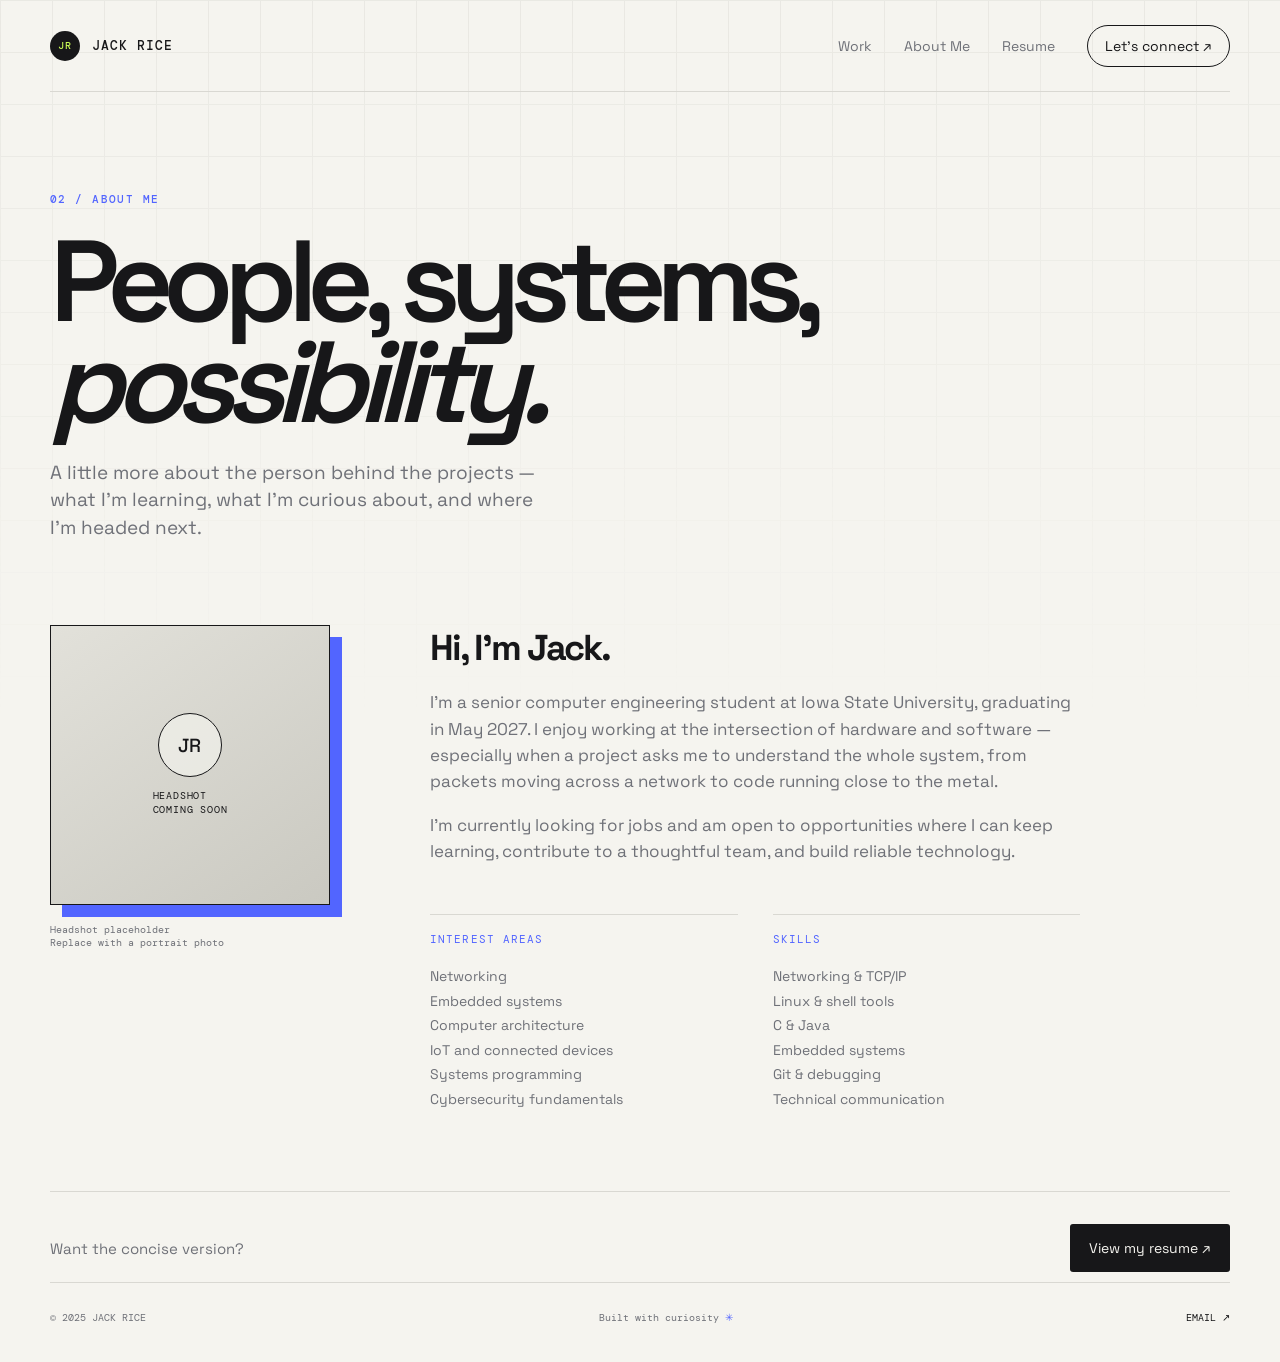
==== about.html @ 9c6fb8b9 "Add About, Resume, and COMS 3090 project pages" ====
<!doctype html><html lang="en"><head><meta charset="utf-8"><meta name="viewport" content="width=device-width,initial-scale=1"><meta name="description" content="About Jack Rice, a senior computer engineering student at Iowa State University"><title>About Me / Jack Rice</title><link rel="preconnect" href="https://fonts.googleapis.com"><link rel="preconnect" href="https://fonts.gstatic.com" crossorigin><link href="https://fonts.googleapis.com/css2?family=DM+Mono:wght@400;500&family=Space+Grotesk:wght@400;500;600;700&display=swap" rel="stylesheet"><link rel="stylesheet" href="styles.css"><link rel="stylesheet" href="site-pages.css"></head><body><div class="grid-bg"></div><nav class="nav shell"><a class="brand" href="index.html"><span class="brand-mark">JR</span>JACK RICE</a><div class="nav-links"><a href="index.html#work">Work</a><a href="about.html">About Me</a><a href="resume.html">Resume</a><a class="nav-cta" href="mailto:jack@example.com">Let's connect ↗</a></div></nav><main class="shell"><section class="page-intro"><p class="kicker">02 / ABOUT ME</p><h1>People, systems,<br><em>possibility.</em></h1><p class="lede">A little more about the person behind the projects — what I’m learning, what I’m curious about, and where I’m headed next.</p></section><section class="about-page-grid"><div class="about-headshot"><div class="profile-placeholder"><span class="placeholder-icon">JR</span><span>HEADSHOT<br>COMING SOON</span></div><p>Headshot placeholder<br>Replace with a portrait photo</p></div><div class="about-details"><h2>Hi, I’m Jack.</h2><p>I’m a senior computer engineering student at Iowa State University, graduating in May 2027. I enjoy working at the intersection of hardware and software — especially when a project asks me to understand the whole system, from packets moving across a network to code running close to the metal.</p><p>I’m currently looking for jobs and am open to opportunities where I can keep learning, contribute to a thoughtful team, and build reliable technology.</p><div class="info-blocks"><div class="info-block"><h3>INTEREST AREAS</h3><p>Networking<br>Embedded systems<br>Computer architecture<br>IoT and connected devices<br>Systems programming<br>Cybersecurity fundamentals</p></div><div class="info-block"><h3>SKILLS</h3><ul class="skill-list"><li>Networking &amp; TCP/IP</li><li>Linux &amp; shell tools</li><li>C &amp; Java</li><li>Embedded systems</li><li>Git &amp; debugging</li><li>Technical communication</li></ul></div></div></div></section><section class="resume-prompt"><p>Want the concise version?</p><a class="button button-primary" href="resume.html">View my resume ↗</a></section></main><footer class="footer shell"><span>© 2025 JACK RICE</span><span>Built with curiosity <span class="accent">✳</span></span><a href="mailto:jack@example.com">EMAIL ↗</a></footer><script src="script.js"></script></body></html>
---- styles.css ----
:root{--ink:#171719;--muted:#6f7178;--paper:#f5f4ef;--line:#d9d8d2;--acid:#c9fa55;--blue:#5265ff;--mono:'DM Mono',monospace;--sans:'Space Grotesk',sans-serif}*{box-sizing:border-box}html{scroll-behavior:smooth}body{margin:0;background:var(--paper);color:var(--ink);font-family:var(--sans);overflow-x:hidden}.grid-bg{position:fixed;inset:0;pointer-events:none;opacity:.42;background-image:linear-gradient(var(--line) 1px,transparent 1px),linear-gradient(90deg,var(--line) 1px,transparent 1px);background-size:52px 52px;mask-image:linear-gradient(to bottom,black,transparent 80%);z-index:-1}.shell{width:min(1180px,calc(100% - 64px));margin:auto}.nav{height:92px;display:flex;align-items:center;justify-content:space-between;border-bottom:1px solid var(--line)}.brand,.nav a{color:var(--ink);text-decoration:none}.brand{display:flex;gap:12px;align-items:center;font:500 13px var(--mono);letter-spacing:.08em}.brand-mark{width:30px;height:30px;display:grid;place-items:center;background:var(--ink);color:var(--acid);font-size:10px;border-radius:50%}.nav-links{display:flex;align-items:center;gap:32px;font-size:14px}.nav-links>a:not(.nav-cta){color:var(--muted)}.nav-cta{border:1px solid var(--ink);border-radius:100px;padding:11px 17px}.hero{position:relative;padding:110px 0 150px}.eyebrow,.kicker,.tag{font:500 11px var(--mono);letter-spacing:.13em}.eyebrow{display:flex;align-items:center;gap:10px;color:var(--muted)}.dot{width:7px;height:7px;background:var(--acid);border:1px solid var(--ink);border-radius:50%}h1,h2,h3,p{margin-top:0}h1{font-size:clamp(64px,9.8vw,136px);line-height:.88;letter-spacing:-.09em;font-weight:600;margin:32px 0}.hero h1 em,.detail h1 em{font-style:normal;color:var(--blue)}.hero-copy{width:330px;margin-left:51%;font-size:17px;line-height:1.45;color:var(--muted)}.hero-actions{margin:30px 0 0 51%;display:flex;gap:23px;align-items:center}.button{display:inline-flex;gap:24px;align-items:center;padding:15px 19px;border-radius:3px;text-decoration:none;font-size:14px}.button-primary{background:var(--ink);color:var(--paper)}.text-link,.card-link{color:var(--ink);text-decoration:none;font-size:13px}.hero-console{position:absolute;right:0;top:280px;width:270px;background:#202126;color:#fff;box-shadow:14px 14px 0 rgba(82,101,255,.14);transform:rotate(3deg)}.console-top{height:29px;padding:8px 10px;display:flex;gap:5px;align-items:center;background:#2c2d33;color:#898b91;font-size:9px}.console-top span{width:6px;height:6px;border-radius:50%;background:#5c5d65}.console-top code{margin-left:auto;font-size:8px}.console-body{padding:18px 18px 22px;font:11px/1.9 var(--mono);color:#c7c9cd}.console-body strong{color:var(--acid);font-weight:400}.prompt{color:#7988ff}.cursor{color:var(--acid);animation:blink 1s infinite}.section-pad{padding:100px 0}.section-head{display:flex;justify-content:space-between;align-items:end;margin-bottom:44px}.kicker{color:var(--blue);margin-bottom:18px}.section-head h2,.about h2{font-size:clamp(42px,5.5vw,74px);letter-spacing:-.065em;line-height:.93;margin:0}.section-head h2 span,.about h2 span{color:var(--muted)}.section-note{width:240px;color:var(--muted);line-height:1.45;font-size:14px}.project-grid{display:grid;grid-template-columns:1.1fr .9fr;gap:18px}.project-card{position:relative;min-height:475px;padding:30px;overflow:hidden;background:#e9e8e1;text-decoration:none;color:var(--ink);transition:transform .35s,box-shadow .35s}.project-card:hover{transform:translateY(-8px);box-shadow:0 20px 35px rgba(23,23,25,.12)}.project-wide{grid-row:span 2}.project-capstone{background:var(--ink);color:var(--paper)}.card-number{position:absolute;top:28px;right:30px;font:11px var(--mono);color:var(--muted)}.card-content{position:absolute;left:30px;bottom:30px;z-index:2}.tag{color:var(--blue);margin-bottom:15px}.accent-tag{color:var(--acid)}.card-content h3{font-size:clamp(31px,4vw,53px);line-height:.95;letter-spacing:-.07em;margin-bottom:15px}.card-content p:not(.tag){max-width:310px;color:var(--muted);line-height:1.4;font-size:14px;margin-bottom:23px}.project-capstone .card-content p{color:#a9a9ad}.card-visual{position:absolute;inset:0;display:grid;place-items:center;z-index:1}.dice-visual{background:var(--blue);gap:16px;transform:skewY(-8deg) scale(1.2);opacity:.96}.dice-visual span{background:var(--paper);color:var(--ink);width:77px;height:77px;display:grid;place-items:center;font-size:43px;box-shadow:7px 7px 0 rgba(23,23,25,.2);transform:rotate(15deg)}.dice-visual span:nth-child(2){transform:translateY(-30px) rotate(-8deg);background:var(--acid)}.dice-visual span:nth-child(3){transform:translateY(20px) rotate(25deg)}.ethics-visual{background:#d8d7cf}.core{z-index:2;width:94px;height:94px;border:1px solid var(--ink);border-radius:50%;display:grid;place-items:center;font:44px var(--mono);background:var(--paper)}.orbit{position:absolute;border:1px solid var(--blue);width:290px;height:100px;border-radius:50%;transform:rotate(28deg)}.orbit-b{transform:rotate(-32deg);border-color:var(--ink);width:220px}.circuit-visual{background:#292a2e}.chip{color:var(--acid);border:1px solid var(--acid);padding:24px;font:14px var(--mono);letter-spacing:.12em}.circuit-visual i{position:absolute;height:1px;background:var(--acid);width:43%;left:0}.circuit-visual i:nth-child(2){top:40%}.circuit-visual i:nth-child(3){top:48%;left:auto;right:0}.circuit-visual i:nth-child(4){top:60%}.circuit-visual i:nth-child(5){top:67%;left:auto;right:0}.capstone-visual{opacity:.75}.crosshair{font-size:150px;font-weight:200;color:var(--blue)}.scanline{position:absolute;width:100%;height:1px;background:var(--acid);box-shadow:0 0 22px 3px var(--acid);animation:scan 4s ease-in-out infinite}.about{border-top:1px solid var(--line)}.about-grid{display:grid;grid-template-columns:1fr 1fr;gap:90px}.about-copy{max-width:490px;color:var(--muted);font-size:17px;line-height:1.5}.facts{display:flex;gap:40px;border-top:1px solid var(--line);margin-top:42px;padding-top:20px}.facts small{display:block;font:10px var(--mono);color:var(--blue);margin-bottom:10px}.facts strong{font-weight:500;color:var(--ink);font-size:13px;line-height:1.25}.footer{padding:28px 0 38px;border-top:1px solid var(--line);display:flex;justify-content:space-between;color:var(--muted);font:10px var(--mono)}.footer a{color:var(--ink);text-decoration:none}.accent{color:var(--blue)}.reveal{opacity:0;transform:translateY(24px);transition:opacity .75s ease,transform .75s ease}.reveal.visible{opacity:1;transform:none}@keyframes blink{50%{opacity:0}}@keyframes scan{0%,100%{top:25%}50%{top:75%}}@media(max-width:800px){.shell{width:min(100% - 36px,600px)}.nav{height:74px}.nav-links{gap:14px}.nav-links>a:not(.nav-cta){display:none}.hero{padding:80px 0 90px}.hero-copy,.hero-actions{margin-left:0}.hero-console{position:relative;top:auto;right:auto;margin:65px 0 0 auto}.section-pad{padding:75px 0}.section-head{display:block}.section-note{margin-top:25px}.project-grid{display:block}.project-card{min-height:430px;margin-bottom:14px}.project-wide{min-height:470px}.about-grid{display:block}.about-copy{margin-top:40px}.facts{gap:20px}.footer{font-size:9px}}
---- site-pages.css ----
.hero-profile-placeholder{position:absolute;right:315px;top:255px;width:180px;text-align:center;transform:rotate(-4deg)}
.profile-placeholder{aspect-ratio:1;border:1px solid var(--ink);background:linear-gradient(145deg,#e2e1da,#cac9c1);display:grid;place-items:center;align-content:center;gap:12px;box-shadow:9px 9px 0 var(--acid);color:var(--ink);font:10px/1.4 var(--mono);letter-spacing:.08em}
.placeholder-icon{width:64px;height:64px;border:1px solid var(--ink);border-radius:50%;display:grid;place-items:center;font:500 19px var(--sans);background:rgba(245,244,239,.65)}
.hero-profile-placeholder p{margin:17px 0 0;color:var(--muted);font:10px var(--mono);letter-spacing:.04em}
.detail{padding:100px 0}.detail h1,.page-intro h1{font-size:clamp(60px,9vw,120px);line-height:.88;letter-spacing:-.09em;margin:25px 0}.lede{max-width:440px;color:var(--muted);font-size:19px;line-height:1.45}.detail-hero{height:300px;margin:65px 0;position:relative;display:grid;place-items:center;overflow:hidden}.detail-grid{display:grid;grid-template-columns:1.4fr .6fr;gap:100px;max-width:850px}.detail-grid h2{font-size:32px;letter-spacing:-.05em;margin:0 0 12px}.detail-grid p{color:var(--muted);line-height:1.55;margin-bottom:42px}.detail-aside{border-top:1px solid var(--line);padding-top:17px}.detail-aside ul{padding:0;list-style:none;color:var(--muted);line-height:2;font-size:14px}
.page-intro{padding:100px 0 65px}.page-intro .lede{max-width:500px}.about-page-grid{display:grid;grid-template-columns:280px 1fr;gap:100px;padding-bottom:80px}.about-headshot .profile-placeholder{box-shadow:12px 12px 0 var(--blue)}.about-headshot p{font:10px var(--mono);color:var(--muted);margin-top:18px}.about-details{max-width:650px}.about-details h2{font-size:36px;letter-spacing:-.06em;margin:0 0 18px}.about-details>p{font-size:17px;line-height:1.55;color:var(--muted)}.info-blocks{display:grid;grid-template-columns:1fr 1fr;gap:35px;margin-top:50px}.info-block{border-top:1px solid var(--line);padding-top:17px}.info-block h3{font:11px var(--mono);letter-spacing:.1em;color:var(--blue);margin-bottom:18px}.info-block p,.skill-list{color:var(--muted);line-height:1.75;font-size:14px;margin:0}.skill-list{list-style:none;padding:0}.resume-prompt{border-top:1px solid var(--line);padding:32px 0 10px;display:flex;justify-content:space-between;align-items:center}.resume-prompt p{margin:0;color:var(--muted);font-size:15px}
.resume-page{padding-bottom:100px}.resume-sheet{background:#fff;border:1px solid var(--line);padding:48px;max-width:900px}.resume-sheet header{display:flex;justify-content:space-between;gap:30px;border-bottom:1px solid var(--ink);padding-bottom:24px;margin-bottom:35px}.resume-sheet h2{font-size:38px;letter-spacing:-.06em;margin:0 0 8px}.resume-sheet header p{color:var(--muted);margin:0;font-size:14px}.resume-contact{text-align:right;font:11px/1.8 var(--mono);color:var(--muted)}.resume-section{margin:30px 0}.resume-section h3{font:11px var(--mono);letter-spacing:.12em;color:var(--blue);border-bottom:1px solid var(--line);padding-bottom:9px}.resume-section h4{margin:15px 0 5px;font-size:16px}.resume-section p{color:var(--muted);font-size:14px;line-height:1.5;margin:0}.resume-skills{display:grid;grid-template-columns:repeat(3,1fr);gap:10px;color:var(--muted);font-size:14px}
@media(max-width:800px){.hero-profile-placeholder{position:relative;right:auto;top:auto;margin:55px 0 0 12px;width:155px}.detail{padding:70px 0}.detail-hero{height:240px;margin:45px 0}.detail-grid,.about-page-grid{display:block}.detail-aside{margin-top:45px}.about-details{margin-top:40px}.info-blocks{grid-template-columns:1fr}.resume-sheet{padding:28px}.resume-sheet header{display:block}.resume-contact{text-align:left;margin-top:20px}.resume-skills{grid-template-columns:1fr 1fr}.resume-prompt{display:block}.resume-prompt .button{margin-top:20px}}
.coms-visual{background:var(--blue);overflow:hidden}.coms-mark{font:500 55px var(--mono);color:var(--acid);letter-spacing:-.1em;z-index:2;transform:rotate(-8deg)}.coms-node{position:absolute;width:150px;height:150px;border:1px solid rgba(245,244,239,.65);border-radius:50%}.node-a{transform:translate(-90px,-35px)}.node-b{transform:translate(100px,60px);border-color:var(--acid)}.node-c{width:10px;height:10px;background:var(--paper);border:0;transform:translate(95px,-65px)}.team-photo-wrap{margin:65px 0;position:relative}.team-photo-wrap img{display:block;width:100%;max-height:600px;object-fit:cover;object-position:center 45%;filter:saturate(.85);box-shadow:14px 14px 0 var(--acid)}.team-photo-wrap p{margin:18px 0 0;font:10px var(--mono);color:var(--muted);letter-spacing:.04em}.coms-detail .detail-grid{margin-top:70px}.detail-aside strong{color:var(--ink);font-weight:500}.video-section{border-top:1px solid var(--line);margin-top:90px;padding-top:85px}.video-frame{position:relative;width:100%;aspect-ratio:16/9;background:#202126;box-shadow:14px 14px 0 rgba(82,101,255,.16)}.video-frame iframe{position:absolute;inset:0;width:100%;height:100%;border:0}@media(max-width:800px){.team-photo-wrap{margin:45px 0}.team-photo-wrap img{box-shadow:8px 8px 0 var(--acid)}.video-section{margin-top:65px;padding-top:60px}.video-frame{box-shadow:8px 8px 0 rgba(82,101,255,.16)}}
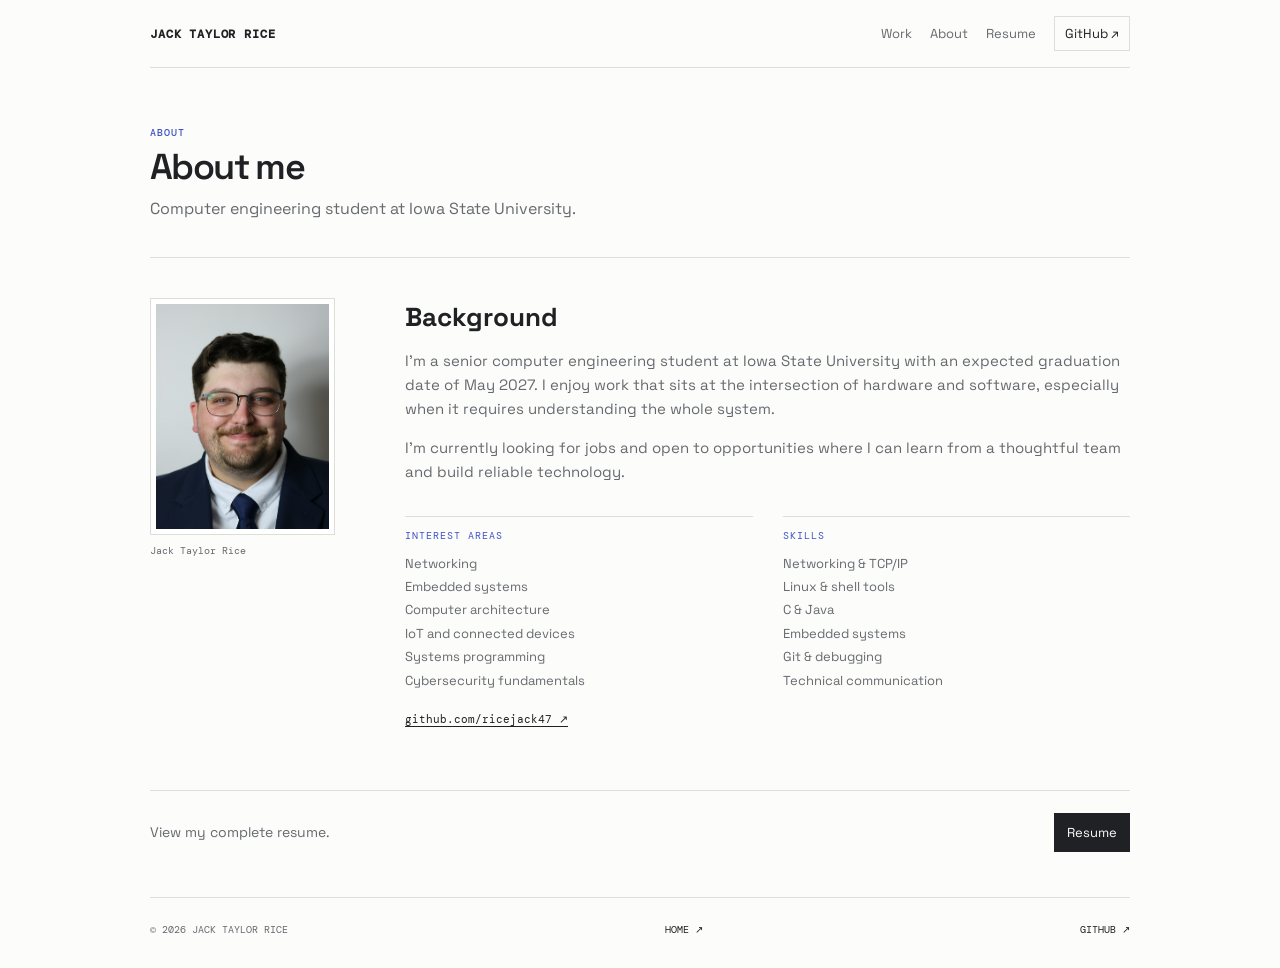
==== commit 2d0b5761: ""clarified 3 projects plus ethics paper, updated website design."" ====
--- a/about.html
+++ b/about.html
@@ -1 +1 @@
-<!doctype html><html lang="en"><head><meta charset="utf-8"><meta name="viewport" content="width=device-width,initial-scale=1"><meta name="description" content="About Jack Rice, a senior computer engineering student at Iowa State University"><title>About Me / Jack Rice</title><link rel="preconnect" href="https://fonts.googleapis.com"><link rel="preconnect" href="https://fonts.gstatic.com" crossorigin><link href="https://fonts.googleapis.com/css2?family=DM+Mono:wght@400;500&family=Space+Grotesk:wght@400;500;600;700&display=swap" rel="stylesheet"><link rel="stylesheet" href="styles.css"><link rel="stylesheet" href="site-pages.css"></head><body><div class="grid-bg"></div><nav class="nav shell"><a class="brand" href="index.html"><span class="brand-mark">JR</span>JACK RICE</a><div class="nav-links"><a href="index.html#work">Work</a><a href="about.html">About Me</a><a href="resume.html">Resume</a><a class="nav-cta" href="mailto:jack@example.com">Let's connect ↗</a></div></nav><main class="shell"><section class="page-intro"><p class="kicker">02 / ABOUT ME</p><h1>People, systems,<br><em>possibility.</em></h1><p class="lede">A little more about the person behind the projects — what I’m learning, what I’m curious about, and where I’m headed next.</p></section><section class="about-page-grid"><div class="about-headshot"><div class="profile-placeholder"><span class="placeholder-icon">JR</span><span>HEADSHOT<br>COMING SOON</span></div><p>Headshot placeholder<br>Replace with a portrait photo</p></div><div class="about-details"><h2>Hi, I’m Jack.</h2><p>I’m a senior computer engineering student at Iowa State University, graduating in May 2027. I enjoy working at the intersection of hardware and software — especially when a project asks me to understand the whole system, from packets moving across a network to code running close to the metal.</p><p>I’m currently looking for jobs and am open to opportunities where I can keep learning, contribute to a thoughtful team, and build reliable technology.</p><div class="info-blocks"><div class="info-block"><h3>INTEREST AREAS</h3><p>Networking<br>Embedded systems<br>Computer architecture<br>IoT and connected devices<br>Systems programming<br>Cybersecurity fundamentals</p></div><div class="info-block"><h3>SKILLS</h3><ul class="skill-list"><li>Networking &amp; TCP/IP</li><li>Linux &amp; shell tools</li><li>C &amp; Java</li><li>Embedded systems</li><li>Git &amp; debugging</li><li>Technical communication</li></ul></div></div></div></section><section class="resume-prompt"><p>Want the concise version?</p><a class="button button-primary" href="resume.html">View my resume ↗</a></section></main><footer class="footer shell"><span>© 2025 JACK RICE</span><span>Built with curiosity <span class="accent">✳</span></span><a href="mailto:jack@example.com">EMAIL ↗</a></footer><script src="script.js"></script></body></html>
+<!doctype html><html lang="en"><head><meta charset="utf-8"><meta name="viewport" content="width=device-width,initial-scale=1"><meta name="description" content="About Jack Taylor Rice"><title>About / Jack Taylor Rice</title><link rel="preconnect" href="https://fonts.googleapis.com"><link rel="preconnect" href="https://fonts.gstatic.com" crossorigin><link href="https://fonts.googleapis.com/css2?family=DM+Mono:wght@400;500&family=Space+Grotesk:wght@400;500;600;700&display=swap" rel="stylesheet"><link rel="stylesheet" href="styles.css"><link rel="stylesheet" href="site-pages.css"></head><body><nav class="nav shell"><a class="brand" href="index.html">JACK TAYLOR RICE</a><div class="nav-links"><a href="index.html#work">Work</a><a href="about.html">About</a><a href="resume.html">Resume</a><a class="nav-cta" href="https://github.com/ricejack47" target="_blank" rel="noreferrer">GitHub ↗</a></div></nav><main class="shell"><section class="page-intro"><p class="kicker">ABOUT</p><h1>About me</h1><p class="lede">Computer engineering student at Iowa State University.</p></section><section class="about-page-grid"><div class="about-headshot"><div class="headshot-frame"><img class="headshot" src="assets/headshot.jpg" alt="Professional headshot of Jack Taylor Rice"></div><p>Jack Taylor Rice</p></div><div class="about-details"><h2>Background</h2><p>I’m a senior computer engineering student at Iowa State University with an expected graduation date of May 2027. I enjoy work that sits at the intersection of hardware and software, especially when it requires understanding the whole system.</p><p>I’m currently looking for jobs and open to opportunities where I can learn from a thoughtful team and build reliable technology.</p><div class="info-blocks"><div class="info-block"><h3>INTEREST AREAS</h3><p>Networking<br>Embedded systems<br>Computer architecture<br>IoT and connected devices<br>Systems programming<br>Cybersecurity fundamentals</p></div><div class="info-block"><h3>SKILLS</h3><ul class="skill-list"><li>Networking &amp; TCP/IP</li><li>Linux &amp; shell tools</li><li>C &amp; Java</li><li>Embedded systems</li><li>Git &amp; debugging</li><li>Technical communication</li></ul></div></div><a class="github-link" href="https://github.com/ricejack47" target="_blank" rel="noreferrer">github.com/ricejack47 ↗</a></div></section><section class="resume-prompt"><p>View my complete resume.</p><a class="button button-primary" href="resume.html">Resume</a></section></main><footer class="footer shell"><span>© 2026 JACK TAYLOR RICE</span><a href="index.html">HOME ↗</a><a href="https://github.com/ricejack47" target="_blank" rel="noreferrer">GITHUB ↗</a></footer></body></html>
--- a/styles.css
+++ b/styles.css
@@ -1 +1 @@
-:root{--ink:#171719;--muted:#6f7178;--paper:#f5f4ef;--line:#d9d8d2;--acid:#c9fa55;--blue:#5265ff;--mono:'DM Mono',monospace;--sans:'Space Grotesk',sans-serif}*{box-sizing:border-box}html{scroll-behavior:smooth}body{margin:0;background:var(--paper);color:var(--ink);font-family:var(--sans);overflow-x:hidden}.grid-bg{position:fixed;inset:0;pointer-events:none;opacity:.42;background-image:linear-gradient(var(--line) 1px,transparent 1px),linear-gradient(90deg,var(--line) 1px,transparent 1px);background-size:52px 52px;mask-image:linear-gradient(to bottom,black,transparent 80%);z-index:-1}.shell{width:min(1180px,calc(100% - 64px));margin:auto}.nav{height:92px;display:flex;align-items:center;justify-content:space-between;border-bottom:1px solid var(--line)}.brand,.nav a{color:var(--ink);text-decoration:none}.brand{display:flex;gap:12px;align-items:center;font:500 13px var(--mono);letter-spacing:.08em}.brand-mark{width:30px;height:30px;display:grid;place-items:center;background:var(--ink);color:var(--acid);font-size:10px;border-radius:50%}.nav-links{display:flex;align-items:center;gap:32px;font-size:14px}.nav-links>a:not(.nav-cta){color:var(--muted)}.nav-cta{border:1px solid var(--ink);border-radius:100px;padding:11px 17px}.hero{position:relative;padding:110px 0 150px}.eyebrow,.kicker,.tag{font:500 11px var(--mono);letter-spacing:.13em}.eyebrow{display:flex;align-items:center;gap:10px;color:var(--muted)}.dot{width:7px;height:7px;background:var(--acid);border:1px solid var(--ink);border-radius:50%}h1,h2,h3,p{margin-top:0}h1{font-size:clamp(64px,9.8vw,136px);line-height:.88;letter-spacing:-.09em;font-weight:600;margin:32px 0}.hero h1 em,.detail h1 em{font-style:normal;color:var(--blue)}.hero-copy{width:330px;margin-left:51%;font-size:17px;line-height:1.45;color:var(--muted)}.hero-actions{margin:30px 0 0 51%;display:flex;gap:23px;align-items:center}.button{display:inline-flex;gap:24px;align-items:center;padding:15px 19px;border-radius:3px;text-decoration:none;font-size:14px}.button-primary{background:var(--ink);color:var(--paper)}.text-link,.card-link{color:var(--ink);text-decoration:none;font-size:13px}.hero-console{position:absolute;right:0;top:280px;width:270px;background:#202126;color:#fff;box-shadow:14px 14px 0 rgba(82,101,255,.14);transform:rotate(3deg)}.console-top{height:29px;padding:8px 10px;display:flex;gap:5px;align-items:center;background:#2c2d33;color:#898b91;font-size:9px}.console-top span{width:6px;height:6px;border-radius:50%;background:#5c5d65}.console-top code{margin-left:auto;font-size:8px}.console-body{padding:18px 18px 22px;font:11px/1.9 var(--mono);color:#c7c9cd}.console-body strong{color:var(--acid);font-weight:400}.prompt{color:#7988ff}.cursor{color:var(--acid);animation:blink 1s infinite}.section-pad{padding:100px 0}.section-head{display:flex;justify-content:space-between;align-items:end;margin-bottom:44px}.kicker{color:var(--blue);margin-bottom:18px}.section-head h2,.about h2{font-size:clamp(42px,5.5vw,74px);letter-spacing:-.065em;line-height:.93;margin:0}.section-head h2 span,.about h2 span{color:var(--muted)}.section-note{width:240px;color:var(--muted);line-height:1.45;font-size:14px}.project-grid{display:grid;grid-template-columns:1.1fr .9fr;gap:18px}.project-card{position:relative;min-height:475px;padding:30px;overflow:hidden;background:#e9e8e1;text-decoration:none;color:var(--ink);transition:transform .35s,box-shadow .35s}.project-card:hover{transform:translateY(-8px);box-shadow:0 20px 35px rgba(23,23,25,.12)}.project-wide{grid-row:span 2}.project-capstone{background:var(--ink);color:var(--paper)}.card-number{position:absolute;top:28px;right:30px;font:11px var(--mono);color:var(--muted)}.card-content{position:absolute;left:30px;bottom:30px;z-index:2}.tag{color:var(--blue);margin-bottom:15px}.accent-tag{color:var(--acid)}.card-content h3{font-size:clamp(31px,4vw,53px);line-height:.95;letter-spacing:-.07em;margin-bottom:15px}.card-content p:not(.tag){max-width:310px;color:var(--muted);line-height:1.4;font-size:14px;margin-bottom:23px}.project-capstone .card-content p{color:#a9a9ad}.card-visual{position:absolute;inset:0;display:grid;place-items:center;z-index:1}.dice-visual{background:var(--blue);gap:16px;transform:skewY(-8deg) scale(1.2);opacity:.96}.dice-visual span{background:var(--paper);color:var(--ink);width:77px;height:77px;display:grid;place-items:center;font-size:43px;box-shadow:7px 7px 0 rgba(23,23,25,.2);transform:rotate(15deg)}.dice-visual span:nth-child(2){transform:translateY(-30px) rotate(-8deg);background:var(--acid)}.dice-visual span:nth-child(3){transform:translateY(20px) rotate(25deg)}.ethics-visual{background:#d8d7cf}.core{z-index:2;width:94px;height:94px;border:1px solid var(--ink);border-radius:50%;display:grid;place-items:center;font:44px var(--mono);background:var(--paper)}.orbit{position:absolute;border:1px solid var(--blue);width:290px;height:100px;border-radius:50%;transform:rotate(28deg)}.orbit-b{transform:rotate(-32deg);border-color:var(--ink);width:220px}.circuit-visual{background:#292a2e}.chip{color:var(--acid);border:1px solid var(--acid);padding:24px;font:14px var(--mono);letter-spacing:.12em}.circuit-visual i{position:absolute;height:1px;background:var(--acid);width:43%;left:0}.circuit-visual i:nth-child(2){top:40%}.circuit-visual i:nth-child(3){top:48%;left:auto;right:0}.circuit-visual i:nth-child(4){top:60%}.circuit-visual i:nth-child(5){top:67%;left:auto;right:0}.capstone-visual{opacity:.75}.crosshair{font-size:150px;font-weight:200;color:var(--blue)}.scanline{position:absolute;width:100%;height:1px;background:var(--acid);box-shadow:0 0 22px 3px var(--acid);animation:scan 4s ease-in-out infinite}.about{border-top:1px solid var(--line)}.about-grid{display:grid;grid-template-columns:1fr 1fr;gap:90px}.about-copy{max-width:490px;color:var(--muted);font-size:17px;line-height:1.5}.facts{display:flex;gap:40px;border-top:1px solid var(--line);margin-top:42px;padding-top:20px}.facts small{display:block;font:10px var(--mono);color:var(--blue);margin-bottom:10px}.facts strong{font-weight:500;color:var(--ink);font-size:13px;line-height:1.25}.footer{padding:28px 0 38px;border-top:1px solid var(--line);display:flex;justify-content:space-between;color:var(--muted);font:10px var(--mono)}.footer a{color:var(--ink);text-decoration:none}.accent{color:var(--blue)}.reveal{opacity:0;transform:translateY(24px);transition:opacity .75s ease,transform .75s ease}.reveal.visible{opacity:1;transform:none}@keyframes blink{50%{opacity:0}}@keyframes scan{0%,100%{top:25%}50%{top:75%}}@media(max-width:800px){.shell{width:min(100% - 36px,600px)}.nav{height:74px}.nav-links{gap:14px}.nav-links>a:not(.nav-cta){display:none}.hero{padding:80px 0 90px}.hero-copy,.hero-actions{margin-left:0}.hero-console{position:relative;top:auto;right:auto;margin:65px 0 0 auto}.section-pad{padding:75px 0}.section-head{display:block}.section-note{margin-top:25px}.project-grid{display:block}.project-card{min-height:430px;margin-bottom:14px}.project-wide{min-height:470px}.about-grid{display:block}.about-copy{margin-top:40px}.facts{gap:20px}.footer{font-size:9px}}
+:root{--ink:#202124;--muted:#666a70;--paper:#fcfcfa;--line:#deded8;--blue:#3f52c5;--soft:#f4f4f1;--mono:'DM Mono',monospace;--sans:'Space Grotesk',sans-serif}*{box-sizing:border-box}html{scroll-behavior:smooth}body{margin:0;background:var(--paper);color:var(--ink);font-family:var(--sans);line-height:1.5}.shell{width:min(980px,calc(100% - 48px));margin:auto}a{color:inherit}.grid-bg{display:none}.nav{position:sticky;top:0;z-index:10;min-height:68px;display:flex;justify-content:space-between;align-items:center;background:rgba(252,252,250,.97);border-bottom:1px solid var(--line)}.brand{font:600 12px var(--mono);letter-spacing:.07em;text-decoration:none;white-space:nowrap}.brand-mark{display:none}.nav-links{display:flex;align-items:center;gap:18px;font-size:13px}.nav-links a{color:var(--muted);text-decoration:none}.nav-links a:hover{color:var(--ink)}.nav-cta{border:1px solid var(--line);padding:7px 10px;color:var(--ink)!important}.hero{display:grid;grid-template-columns:minmax(0,1fr) 155px;gap:48px;align-items:center;padding:70px 0 72px;border-bottom:1px solid var(--line)}.eyebrow,.kicker,.tag{font:500 10px var(--mono);letter-spacing:.1em;color:var(--blue)}.eyebrow{margin-bottom:14px}.dot{display:none}h1,h2,h3,p{margin-top:0}h1{font-size:clamp(34px,5vw,52px);line-height:1.05;letter-spacing:-.045em;margin:0 0 14px;font-weight:600}h1 em{font-style:normal;color:inherit}.hero-copy,.lede{max-width:590px;color:var(--muted);font-size:16px;line-height:1.55;margin-bottom:16px}.hero-status{display:flex;flex-wrap:wrap;gap:8px 18px;margin-bottom:22px;font:11px var(--mono);color:var(--muted)}.hero-status span:not(:last-child):after{content:'·';margin-left:18px;color:var(--line)}.hero-actions{display:flex;gap:12px;align-items:center}.button{display:inline-flex;padding:9px 12px;border:1px solid var(--ink);text-decoration:none;font-size:13px}.button-primary{background:var(--ink);color:var(--paper)}.text-link{font-size:13px;text-decoration:none;border-bottom:1px solid var(--line)}.headshot-frame{width:155px;padding:5px;background:#fff;border:1px solid var(--line)}.headshot{display:block;width:100%;height:185px;object-fit:cover;object-position:center top}.headshot-caption{display:none}.section-pad{padding:58px 0}.section-head{display:flex;justify-content:space-between;align-items:end;padding-bottom:15px;border-bottom:1px solid var(--ink)}.section-head h2,.about h2{font-size:28px;line-height:1.15;letter-spacing:-.04em;margin:0}.section-head h2 span,.about h2 span{color:var(--ink)}.section-note{max-width:280px;color:var(--muted);font-size:13px;margin:0}.project-grid{display:block}.project-card{display:grid;grid-template-columns:36px minmax(0,1fr) auto;gap:18px;align-items:center;padding:18px 0;border-bottom:1px solid var(--line);text-decoration:none}.project-card:hover{background:var(--soft);padding-left:10px;padding-right:10px}.card-number{font:11px var(--mono);color:var(--blue)}.card-visual{display:none}.card-content h3{font-size:19px;line-height:1.2;letter-spacing:-.02em;margin:0 0 4px}.card-content .tag{margin-bottom:5px}.card-content p:not(.tag){color:var(--muted);font-size:13px;line-height:1.45;margin:0}.card-link{font:11px var(--mono);white-space:nowrap}.about{border-top:1px solid var(--line)}.about-grid{display:grid;grid-template-columns:.75fr 1.25fr;gap:72px}.about-copy{color:var(--muted);font-size:15px;line-height:1.6}.facts{display:flex;gap:26px;border-top:1px solid var(--line);padding-top:15px;margin-top:22px}.facts small{display:block;color:var(--blue);font:10px var(--mono);margin-bottom:6px}.facts strong{font-size:12px;font-weight:500;color:var(--ink)}.github-link{display:inline-block;margin-top:20px;font:11px var(--mono);text-decoration:none;border-bottom:1px solid var(--ink)}.footer{display:flex;justify-content:space-between;padding:25px 0 32px;border-top:1px solid var(--line);font:10px var(--mono);color:var(--muted)}.footer a{color:var(--ink);text-decoration:none}.page-intro{padding:58px 0 35px;border-bottom:1px solid var(--line)}.page-intro h1{font-size:36px;margin:0 0 10px}.page-intro .lede{margin:0}.detail{padding:58px 0 75px}.detail h1{font-size:38px;margin:12px 0}.detail-grid{display:grid;grid-template-columns:minmax(0,1fr) 220px;gap:70px;margin-top:36px}.detail-grid h2{font-size:22px;margin:0 0 8px}.detail-grid p{color:var(--muted);font-size:15px;line-height:1.6;margin-bottom:28px}.detail-aside{border-top:1px solid var(--ink);padding-top:12px}.detail-aside ul{list-style:none;padding:0;margin:0;color:var(--muted);font-size:13px;line-height:1.9}.detail-aside strong{color:var(--ink)}.detail-hero{display:none}.team-photo-wrap{margin:34px 0}.team-photo-wrap img{display:block;width:100%;max-height:480px;object-fit:cover;object-position:center 42%}.team-photo-wrap p{font:10px var(--mono);color:var(--muted);margin:10px 0 0}.video-section{margin-top:50px;padding-top:45px;border-top:1px solid var(--line)}.video-frame{position:relative;aspect-ratio:16/9;background:#222}.video-frame iframe{position:absolute;inset:0;width:100%;height:100%;border:0}.about-page-grid{display:grid;grid-template-columns:185px minmax(0,1fr);gap:70px;padding:40px 0 60px}.about-headshot .headshot-frame{width:185px}.about-headshot .headshot{height:225px}.about-headshot p{font:10px var(--mono);color:var(--muted);margin-top:9px}.about-details h2{font-size:26px;margin:0 0 12px}.about-details>p{color:var(--muted);font-size:15px;line-height:1.6}.info-blocks{display:grid;grid-template-columns:1fr 1fr;gap:30px;margin-top:32px}.info-block{border-top:1px solid var(--line);padding-top:12px}.info-block h3{font:10px var(--mono);color:var(--blue);letter-spacing:.1em;margin-bottom:10px}.info-block p,.skill-list{list-style:none;padding:0;margin:0;color:var(--muted);font-size:13px;line-height:1.8}.resume-prompt{display:flex;align-items:center;justify-content:space-between;border-top:1px solid var(--line);padding:22px 0 45px}.resume-prompt p{margin:0;color:var(--muted);font-size:14px}.resume-page{padding-bottom:70px}.resume-sheet{border:1px solid var(--line);padding:30px;background:#fff}.resume-sheet header{display:flex;justify-content:space-between;border-bottom:1px solid var(--line);padding-bottom:16px;margin-bottom:20px}.resume-sheet h2{font-size:26px;margin:0}.resume-contact{font:11px var(--mono);color:var(--muted);text-align:right}.resume-section{margin:23px 0}.resume-section h3{font:10px var(--mono);color:var(--blue);letter-spacing:.1em;border-bottom:1px solid var(--line);padding-bottom:7px}.resume-section h4{font-size:14px;margin:10px 0 3px}.resume-section p{font-size:13px;color:var(--muted);margin:0}.resume-skills{display:grid;grid-template-columns:repeat(3,1fr);gap:8px;color:var(--muted);font-size:13px}@media(max-width:700px){.shell{width:min(100% - 32px,600px)}.nav{min-height:62px}.nav-links{gap:12px}.nav-links a:not(.nav-cta){display:none}.hero{grid-template-columns:1fr 105px;gap:22px;padding:45px 0}.headshot-frame{width:105px}.headshot{height:130px}.hero-copy{font-size:14px}.hero-status{display:block;line-height:1.8}.hero-status span{display:block}.hero-status span:not(:last-child):after{content:'';margin:0}.section-pad{padding:46px 0}.section-head{display:block}.section-note{margin-top:10px}.project-card{grid-template-columns:28px minmax(0,1fr);gap:12px}.card-link{grid-column:2}.facts{gap:15px}.about-grid,.about-page-grid,.detail-grid{display:block}.about-copy,.about-details{margin-top:28px}.about-headshot .headshot-frame{width:145px}.about-headshot .headshot{height:180px}.info-blocks{grid-template-columns:1fr}.resume-prompt{display:block}.resume-prompt .button{margin-top:15px}.footer{gap:12px;flex-wrap:wrap}.team-photo-wrap img{max-height:330px}.detail{padding:45px 0 60px}}
--- a/site-pages.css
+++ b/site-pages.css
@@ -1,9 +1 @@
-.hero-profile-placeholder{position:absolute;right:315px;top:255px;width:180px;text-align:center;transform:rotate(-4deg)}
-.profile-placeholder{aspect-ratio:1;border:1px solid var(--ink);background:linear-gradient(145deg,#e2e1da,#cac9c1);display:grid;place-items:center;align-content:center;gap:12px;box-shadow:9px 9px 0 var(--acid);color:var(--ink);font:10px/1.4 var(--mono);letter-spacing:.08em}
-.placeholder-icon{width:64px;height:64px;border:1px solid var(--ink);border-radius:50%;display:grid;place-items:center;font:500 19px var(--sans);background:rgba(245,244,239,.65)}
-.hero-profile-placeholder p{margin:17px 0 0;color:var(--muted);font:10px var(--mono);letter-spacing:.04em}
-.detail{padding:100px 0}.detail h1,.page-intro h1{font-size:clamp(60px,9vw,120px);line-height:.88;letter-spacing:-.09em;margin:25px 0}.lede{max-width:440px;color:var(--muted);font-size:19px;line-height:1.45}.detail-hero{height:300px;margin:65px 0;position:relative;display:grid;place-items:center;overflow:hidden}.detail-grid{display:grid;grid-template-columns:1.4fr .6fr;gap:100px;max-width:850px}.detail-grid h2{font-size:32px;letter-spacing:-.05em;margin:0 0 12px}.detail-grid p{color:var(--muted);line-height:1.55;margin-bottom:42px}.detail-aside{border-top:1px solid var(--line);padding-top:17px}.detail-aside ul{padding:0;list-style:none;color:var(--muted);line-height:2;font-size:14px}
-.page-intro{padding:100px 0 65px}.page-intro .lede{max-width:500px}.about-page-grid{display:grid;grid-template-columns:280px 1fr;gap:100px;padding-bottom:80px}.about-headshot .profile-placeholder{box-shadow:12px 12px 0 var(--blue)}.about-headshot p{font:10px var(--mono);color:var(--muted);margin-top:18px}.about-details{max-width:650px}.about-details h2{font-size:36px;letter-spacing:-.06em;margin:0 0 18px}.about-details>p{font-size:17px;line-height:1.55;color:var(--muted)}.info-blocks{display:grid;grid-template-columns:1fr 1fr;gap:35px;margin-top:50px}.info-block{border-top:1px solid var(--line);padding-top:17px}.info-block h3{font:11px var(--mono);letter-spacing:.1em;color:var(--blue);margin-bottom:18px}.info-block p,.skill-list{color:var(--muted);line-height:1.75;font-size:14px;margin:0}.skill-list{list-style:none;padding:0}.resume-prompt{border-top:1px solid var(--line);padding:32px 0 10px;display:flex;justify-content:space-between;align-items:center}.resume-prompt p{margin:0;color:var(--muted);font-size:15px}
-.resume-page{padding-bottom:100px}.resume-sheet{background:#fff;border:1px solid var(--line);padding:48px;max-width:900px}.resume-sheet header{display:flex;justify-content:space-between;gap:30px;border-bottom:1px solid var(--ink);padding-bottom:24px;margin-bottom:35px}.resume-sheet h2{font-size:38px;letter-spacing:-.06em;margin:0 0 8px}.resume-sheet header p{color:var(--muted);margin:0;font-size:14px}.resume-contact{text-align:right;font:11px/1.8 var(--mono);color:var(--muted)}.resume-section{margin:30px 0}.resume-section h3{font:11px var(--mono);letter-spacing:.12em;color:var(--blue);border-bottom:1px solid var(--line);padding-bottom:9px}.resume-section h4{margin:15px 0 5px;font-size:16px}.resume-section p{color:var(--muted);font-size:14px;line-height:1.5;margin:0}.resume-skills{display:grid;grid-template-columns:repeat(3,1fr);gap:10px;color:var(--muted);font-size:14px}
-@media(max-width:800px){.hero-profile-placeholder{position:relative;right:auto;top:auto;margin:55px 0 0 12px;width:155px}.detail{padding:70px 0}.detail-hero{height:240px;margin:45px 0}.detail-grid,.about-page-grid{display:block}.detail-aside{margin-top:45px}.about-details{margin-top:40px}.info-blocks{grid-template-columns:1fr}.resume-sheet{padding:28px}.resume-sheet header{display:block}.resume-contact{text-align:left;margin-top:20px}.resume-skills{grid-template-columns:1fr 1fr}.resume-prompt{display:block}.resume-prompt .button{margin-top:20px}}
-.coms-visual{background:var(--blue);overflow:hidden}.coms-mark{font:500 55px var(--mono);color:var(--acid);letter-spacing:-.1em;z-index:2;transform:rotate(-8deg)}.coms-node{position:absolute;width:150px;height:150px;border:1px solid rgba(245,244,239,.65);border-radius:50%}.node-a{transform:translate(-90px,-35px)}.node-b{transform:translate(100px,60px);border-color:var(--acid)}.node-c{width:10px;height:10px;background:var(--paper);border:0;transform:translate(95px,-65px)}.team-photo-wrap{margin:65px 0;position:relative}.team-photo-wrap img{display:block;width:100%;max-height:600px;object-fit:cover;object-position:center 45%;filter:saturate(.85);box-shadow:14px 14px 0 var(--acid)}.team-photo-wrap p{margin:18px 0 0;font:10px var(--mono);color:var(--muted);letter-spacing:.04em}.coms-detail .detail-grid{margin-top:70px}.detail-aside strong{color:var(--ink);font-weight:500}.video-section{border-top:1px solid var(--line);margin-top:90px;padding-top:85px}.video-frame{position:relative;width:100%;aspect-ratio:16/9;background:#202126;box-shadow:14px 14px 0 rgba(82,101,255,.16)}.video-frame iframe{position:absolute;inset:0;width:100%;height:100%;border:0}@media(max-width:800px){.team-photo-wrap{margin:45px 0}.team-photo-wrap img{box-shadow:8px 8px 0 var(--acid)}.video-section{margin-top:65px;padding-top:60px}.video-frame{box-shadow:8px 8px 0 rgba(82,101,255,.16)}}
+.profile-placeholder{display:none}.detail-hero{height:220px;margin:50px 0;position:relative;display:grid;place-items:center;overflow:hidden;border:1px solid var(--line)}.detail-hero.ethics-visual{background:#e3e3dd}.coms-visual{position:relative}.coms-detail .detail-grid{margin-top:55px}.resume-download{margin-top:8px}.pdf-viewer{border:1px solid var(--line);background:#ecece7;padding:18px}.pdf-viewer object{display:block;width:100%;height:min(1100px,calc(100vh - 180px));min-height:720px;background:#fff}.pdf-viewer p{padding:40px;text-align:center;color:var(--muted)}@media(max-width:800px){.detail-hero{height:170px;margin:35px 0}.coms-detail .detail-grid{margin-top:40px}.pdf-viewer{padding:8px}.pdf-viewer object{height:78vh;min-height:540px}}
